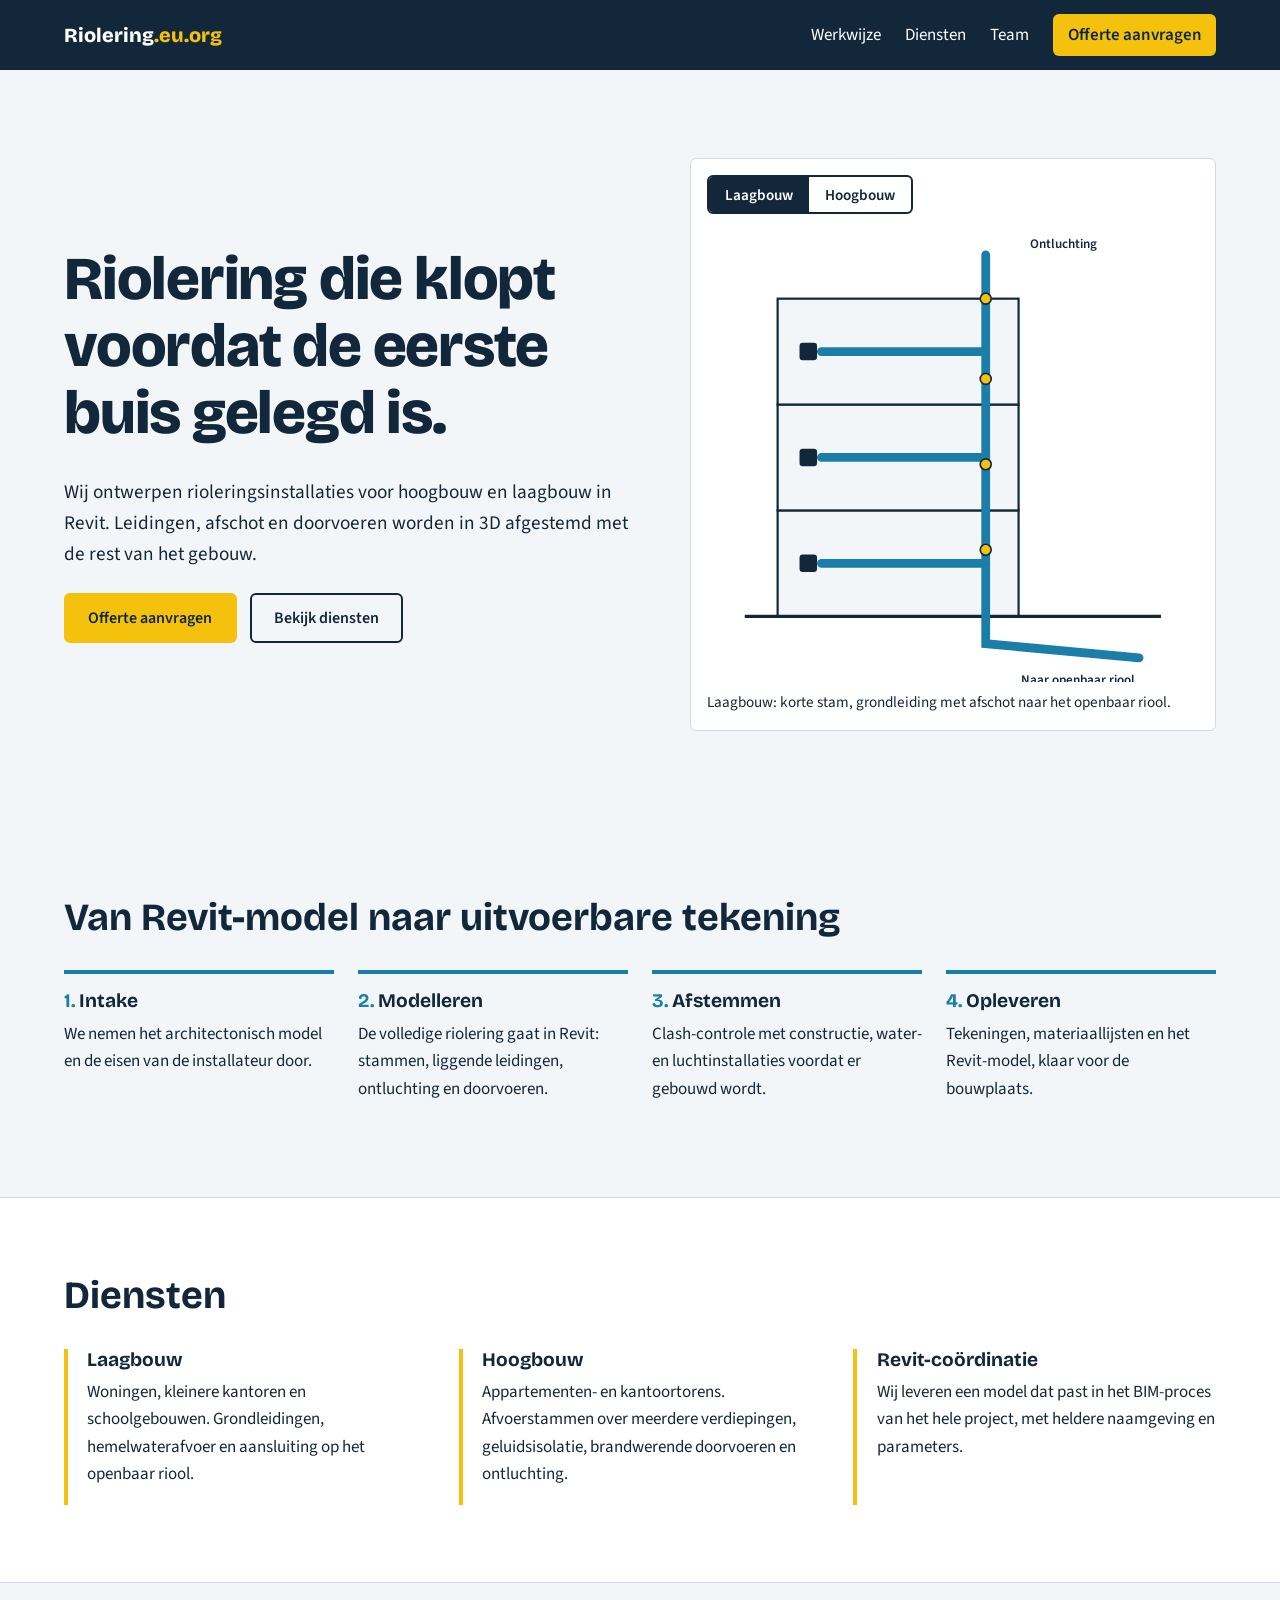
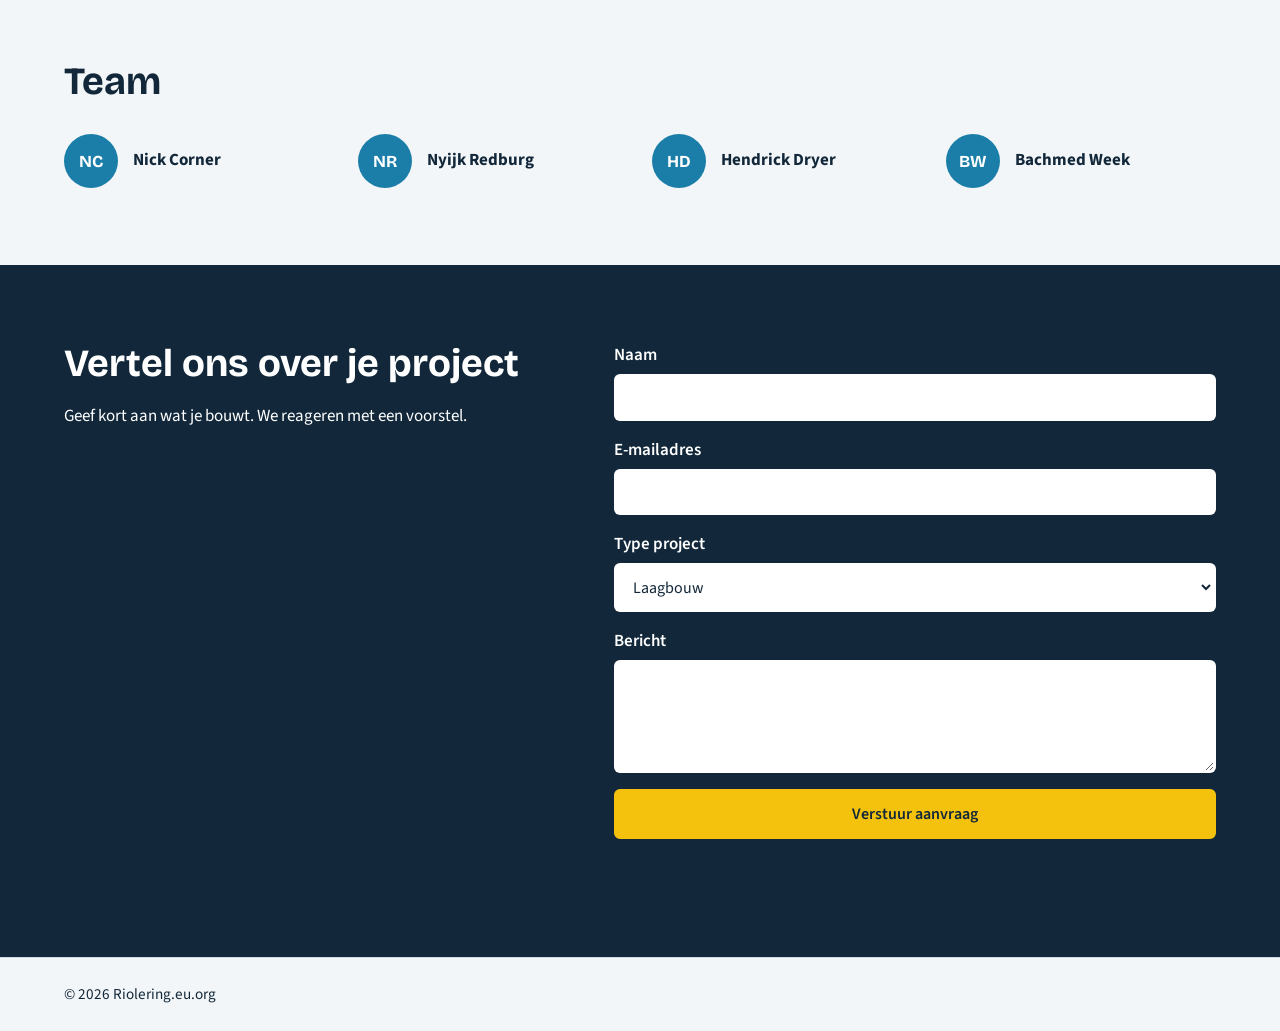
==== index.html @ 5a5da110 "Add files via upload" ====
<!DOCTYPE html>
<html lang="nl">
<head>
  <meta charset="UTF-8">
  <meta name="viewport" content="width=device-width, initial-scale=1">
  <title>Riolering.eu.org – Rioleringsinstallaties ontworpen in Revit</title>
  <meta name="description" content="Ontwerp van rioleringsinstallaties voor hoogbouw en laagbouw, volledig uitgewerkt in Revit.">
  <link rel="preconnect" href="https://fonts.googleapis.com">
  <link rel="preconnect" href="https://fonts.gstatic.com" crossorigin>
  <link href="https://fonts.googleapis.com/css2?family=Bricolage+Grotesque:opsz,wght@12..96,500;12..96,700;12..96,800&family=Source+Sans+3:wght@400;600&display=swap" rel="stylesheet">
  <link rel="stylesheet" href="style.css">
  <script src="script.js" defer></script>
</head>
<body>
  <header class="site-header">
    <a class="logo" href="#top">Riolering<span>.eu.org</span></a>
    <button class="nav-toggle" aria-label="Menu openen" aria-expanded="false" aria-controls="nav">Menu</button>
    <nav id="nav" class="nav">
      <a href="#werkwijze">Werkwijze</a>
      <a href="#diensten">Diensten</a>
      <a href="#team">Team</a>
      <a href="#contact" class="nav-cta">Offerte aanvragen</a>
    </nav>
  </header>

  <main id="top">
    <section class="hero">
      <div class="hero-text">
        <h1>Riolering die klopt voordat de eerste buis gelegd is.</h1>
        <p class="lead">Wij ontwerpen rioleringsinstallaties voor hoogbouw en laagbouw in Revit. Leidingen, afschot en doorvoeren worden in 3D afgestemd met de rest van het gebouw.</p>
        <div class="hero-actions">
          <a class="btn" href="#contact">Offerte aanvragen</a>
          <a class="btn btn-ghost" href="#diensten">Bekijk diensten</a>
        </div>
      </div>

      <div class="schematic" aria-label="Schema van een rioleringsstam in een gebouw">
        <div class="switch" role="tablist">
          <button role="tab" class="is-active" data-type="laag" aria-selected="true">Laagbouw</button>
          <button role="tab" data-type="hoog" aria-selected="false">Hoogbouw</button>
        </div>
        <svg id="diagram" viewBox="0 0 400 420" role="img" aria-label="Doorsnede van een gebouw met afvoerleiding"></svg>
        <p id="diagram-caption" class="caption"></p>
      </div>
    </section>

    <section id="werkwijze" class="section">
      <h2>Van Revit-model naar uitvoerbare tekening</h2>
      <ol class="steps">
        <li><h3>Intake</h3><p>We nemen het architectonisch model en de eisen van de installateur door.</p></li>
        <li><h3>Modelleren</h3><p>De volledige riolering gaat in Revit: stammen, liggende leidingen, ontluchting en doorvoeren.</p></li>
        <li><h3>Afstemmen</h3><p>Clash-controle met constructie, water- en luchtinstallaties voordat er gebouwd wordt.</p></li>
        <li><h3>Opleveren</h3><p>Tekeningen, materiaallijsten en het Revit-model, klaar voor de bouwplaats.</p></li>
      </ol>
    </section>

    <section id="diensten" class="section section-tint">
      <h2>Diensten</h2>
      <div class="services">
        <article>
          <h3>Laagbouw</h3>
          <p>Woningen, kleinere kantoren en schoolgebouwen. Grondleidingen, hemelwaterafvoer en aansluiting op het openbaar riool.</p>
        </article>
        <article>
          <h3>Hoogbouw</h3>
          <p>Appartementen- en kantoortorens. Afvoerstammen over meerdere verdiepingen, geluidsisolatie, brandwerende doorvoeren en ontluchting.</p>
        </article>
        <article>
          <h3>Revit-coördinatie</h3>
          <p>Wij leveren een model dat past in het BIM-proces van het hele project, met heldere naamgeving en parameters.</p>
        </article>
      </div>
    </section>

    <section id="team" class="section">
      <h2>Team</h2>
      <ul class="team">
        <li><span class="avatar" aria-hidden="true">NC</span><strong>Nick Corner</strong></li>
        <li><span class="avatar" aria-hidden="true">NR</span><strong>Nyijk Redburg</strong></li>
        <li><span class="avatar" aria-hidden="true">HD</span><strong>Hendrick Dryer</strong></li>
        <li><span class="avatar" aria-hidden="true">BW</span><strong>Bachmed Week</strong></li>
      </ul>
    </section>

    <section id="contact" class="section section-dark">
      <div class="contact-grid">
        <div>
          <h2>Vertel ons over je project</h2>
          <p>Geef kort aan wat je bouwt. We reageren met een voorstel.</p>
        </div>
        <form id="contact-form" novalidate>
          <label>Naam <input type="text" name="naam" required autocomplete="name"></label>
          <label>E-mailadres <input type="email" name="email" required autocomplete="email"></label>
          <label>Type project
            <select name="type">
              <option>Laagbouw</option>
              <option>Hoogbouw</option>
              <option>Beide / weet ik nog niet</option>
            </select>
          </label>
          <label>Bericht <textarea name="bericht" rows="4" required></textarea></label>
          <button class="btn" type="submit">Verstuur aanvraag</button>
          <p id="form-status" role="status"></p>
        </form>
      </div>
    </section>
  </main>

  <footer class="site-footer">
    <p>&copy; <span id="year"></span> Riolering.eu.org</p>
  </footer>
</body>
</html>
---- style.css ----
:root {
  --ink: #12283a;
  --water: #1b7ea8;
  --paper: #f3f6f8;
  --white: #ffffff;
  --marker: #f4c20d;
  --line: #cfdae2;
  --radius: 6px;
  --head: "Bricolage Grotesque", "Segoe UI", sans-serif;
  --body: "Source Sans 3", "Segoe UI", sans-serif;
}

* { box-sizing: border-box; }
html { scroll-behavior: smooth; scroll-padding-top: 72px; }
body {
  margin: 0;
  font-family: var(--body);
  font-size: 1.0625rem;
  line-height: 1.6;
  color: var(--ink);
  background: var(--paper);
}
h1, h2, h3 { font-family: var(--head); line-height: 1.1; margin: 0 0 .5em; }
h1 { font-size: clamp(2.2rem, 5vw, 3.8rem); font-weight: 800; letter-spacing: -.02em; }
h2 { font-size: clamp(1.7rem, 3vw, 2.4rem); font-weight: 700; }
h3 { font-size: 1.2rem; font-weight: 700; }
p { margin: 0 0 1em; max-width: 62ch; }
a { color: inherit; }
:focus-visible { outline: 3px solid var(--marker); outline-offset: 2px; }

/* Header */
.site-header {
  position: sticky; top: 0; z-index: 10;
  display: flex; align-items: center; justify-content: space-between;
  padding: .9rem clamp(1rem, 5vw, 4rem);
  background: var(--ink); color: var(--white);
}
.logo { font-family: var(--head); font-weight: 800; font-size: 1.25rem; text-decoration: none; }
.logo span { color: var(--marker); }
.nav { display: flex; gap: 1.5rem; align-items: center; }
.nav a { text-decoration: none; }
.nav a:hover { text-decoration: underline; text-underline-offset: 4px; }
.nav-cta { background: var(--marker); color: var(--ink); padding: .45rem .9rem; border-radius: var(--radius); font-weight: 600; }
.nav-toggle { display: none; background: none; border: 1px solid var(--white); color: var(--white); padding: .4rem .8rem; border-radius: var(--radius); font: inherit; }

/* Buttons */
.btn {
  display: inline-block; cursor: pointer; text-decoration: none;
  background: var(--marker); color: var(--ink);
  border: 2px solid var(--marker); border-radius: var(--radius);
  padding: .75rem 1.4rem; font: 600 1rem var(--body);
}
.btn:hover { background: var(--ink); color: var(--marker); border-color: var(--ink); }
.btn-ghost { background: transparent; border-color: var(--ink); color: var(--ink); }
.btn-ghost:hover { background: var(--ink); color: var(--white); }

/* Hero */
.hero {
  display: grid; grid-template-columns: 1.1fr 1fr; gap: 3rem; align-items: center;
  padding: clamp(2.5rem, 7vw, 5.5rem) clamp(1rem, 5vw, 4rem);
}
.lead { font-size: 1.2rem; }
.hero-actions { display: flex; flex-wrap: wrap; gap: .8rem; margin-top: 1.5rem; }

.schematic {
  background: var(--white); border: 1px solid var(--line);
  border-radius: var(--radius); padding: 1rem;
}
.switch { display: inline-flex; border: 2px solid var(--ink); border-radius: var(--radius); overflow: hidden; margin-bottom: .5rem; }
.switch button { border: 0; background: transparent; padding: .4rem 1rem; font: 600 .95rem var(--body); color: var(--ink); cursor: pointer; }
.switch button.is-active { background: var(--ink); color: var(--white); }
#diagram { width: 100%; height: auto; display: block; max-height: 460px; }
.caption { font-size: .95rem; margin: .5rem 0 0; }

/* SVG parts */
.floor { fill: var(--paper); stroke: var(--ink); stroke-width: 2; }
.ground { stroke: var(--ink); stroke-width: 3; }
.pipe { stroke: var(--water); stroke-width: 8; stroke-linecap: round; fill: none; }
.drop { fill: var(--marker); stroke: var(--ink); stroke-width: 1.5; }
.fixture { fill: var(--ink); }
.label { font: 600 12px var(--body); fill: var(--ink); }

/* Sections */
.section { padding: clamp(2.5rem, 6vw, 5rem) clamp(1rem, 5vw, 4rem); }
.section-tint { background: var(--white); border-block: 1px solid var(--line); }
.section-dark { background: var(--ink); color: var(--white); }

.steps { list-style: none; margin: 2rem 0 0; padding: 0; display: grid; grid-template-columns: repeat(4, 1fr); gap: 1.5rem; counter-reset: s; }
.steps li { border-top: 4px solid var(--water); padding-top: 1rem; counter-increment: s; }
.steps h3::before { content: counter(s) ". "; color: var(--water); }

.services { display: grid; grid-template-columns: repeat(3, 1fr); gap: 2rem; margin-top: 2rem; }
.services article { border-left: 4px solid var(--marker); padding-left: 1.2rem; }

.team { list-style: none; margin: 2rem 0 0; padding: 0; display: grid; grid-template-columns: repeat(4, 1fr); gap: 1.5rem; }
.team li { display: flex; align-items: center; gap: .9rem; }
.avatar {
  display: grid; place-items: center; width: 3.4rem; height: 3.4rem; border-radius: 50%;
  background: var(--water); color: var(--white); font: 700 1.05rem var(--head);
}

/* Contact */
.contact-grid { display: grid; grid-template-columns: 1fr 1.2fr; gap: 3rem; }
form { display: grid; gap: 1rem; }
label { display: grid; gap: .3rem; font-weight: 600; }
input, select, textarea {
  font: 400 1rem var(--body); padding: .65rem .8rem; border: 2px solid transparent;
  border-radius: var(--radius); background: var(--white); color: var(--ink);
}
input.invalid, textarea.invalid { border-color: #ff8a80; }
#form-status { min-height: 1.5em; margin: 0; color: var(--marker); }

.site-footer { padding: 1.5rem clamp(1rem, 5vw, 4rem); border-top: 1px solid var(--line); }
.site-footer p { margin: 0; font-size: .95rem; }

/* Responsive */
@media (max-width: 900px) {
  .hero, .contact-grid { grid-template-columns: 1fr; }
  .steps, .team { grid-template-columns: repeat(2, 1fr); }
  .services { grid-template-columns: 1fr; }
  .nav-toggle { display: block; }
  .nav {
    display: none; position: absolute; top: 100%; left: 0; right: 0;
    flex-direction: column; align-items: flex-start; gap: 1rem;
    padding: 1rem clamp(1rem, 5vw, 4rem) 1.5rem; background: var(--ink);
  }
  .nav.is-open { display: flex; }
}
@media (max-width: 520px) {
  .steps, .team { grid-template-columns: 1fr; }
}
@media (prefers-reduced-motion: reduce) {
  html { scroll-behavior: auto; }
}
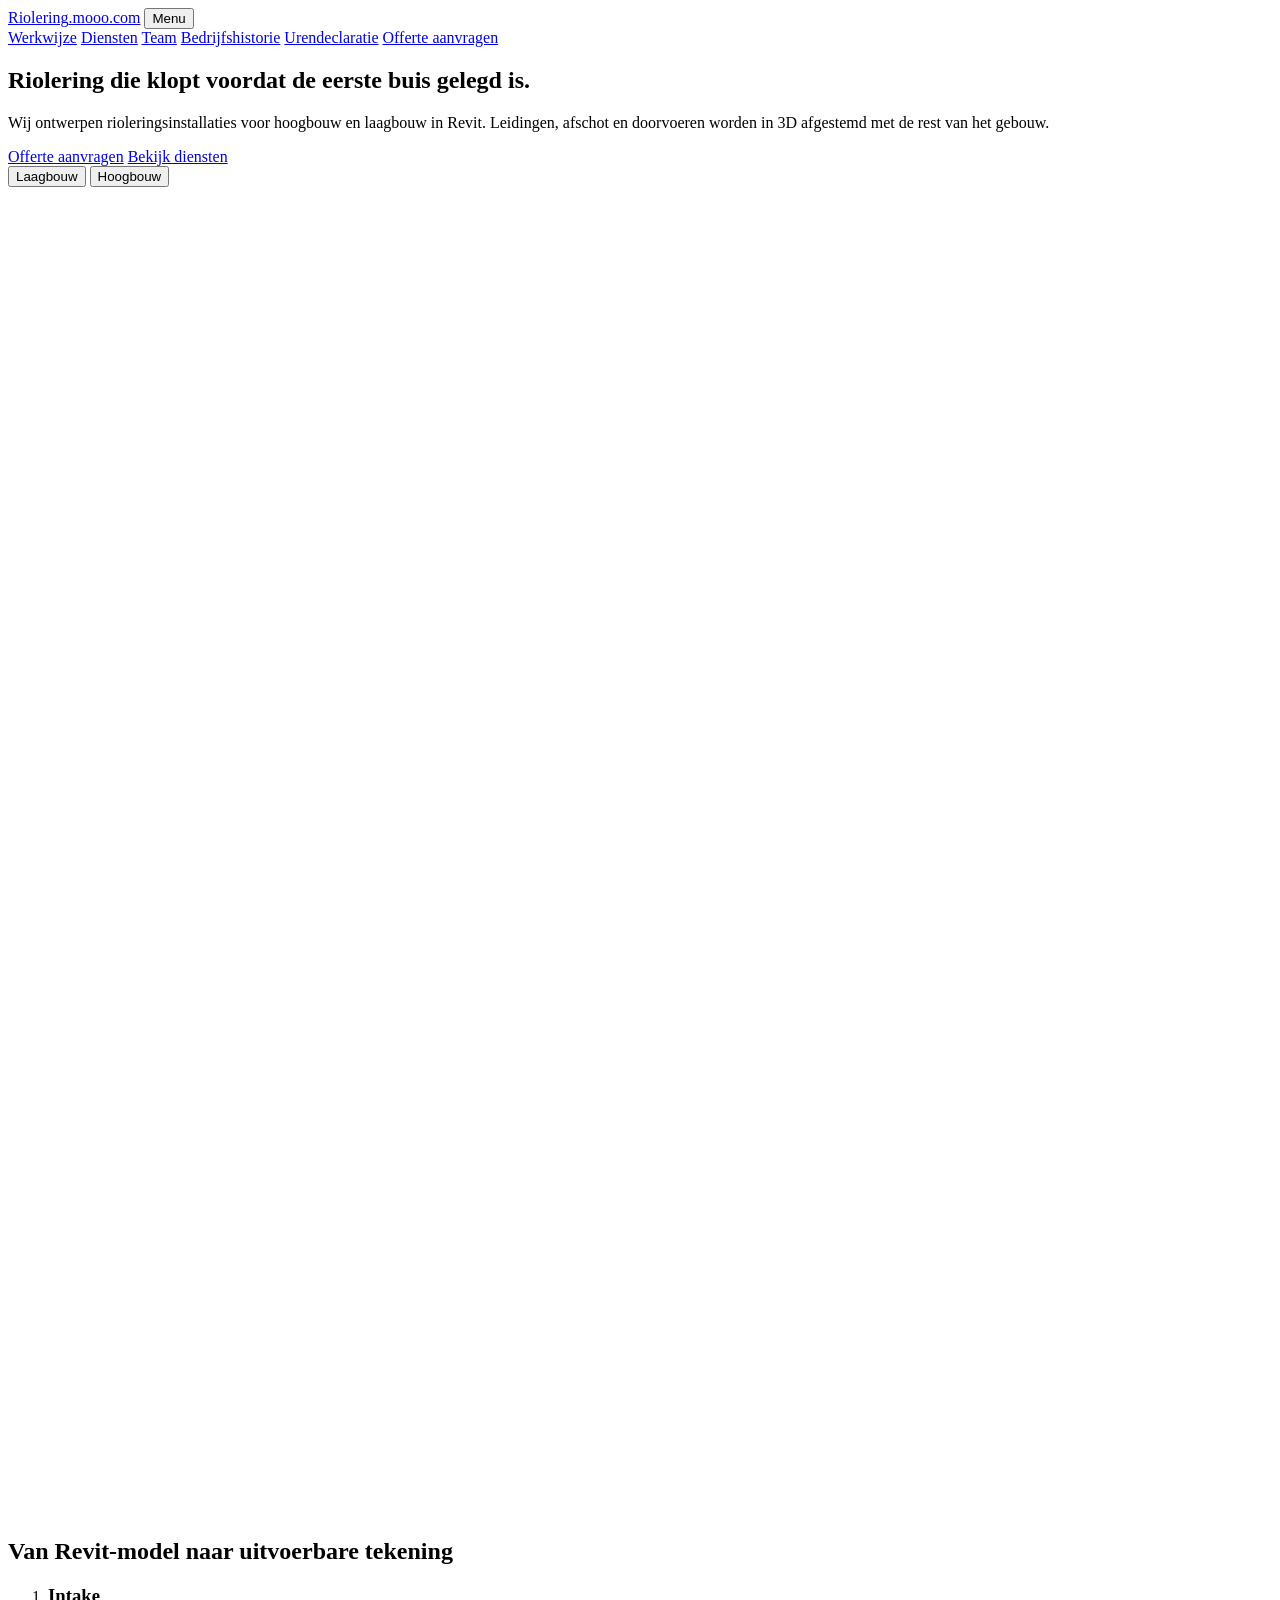
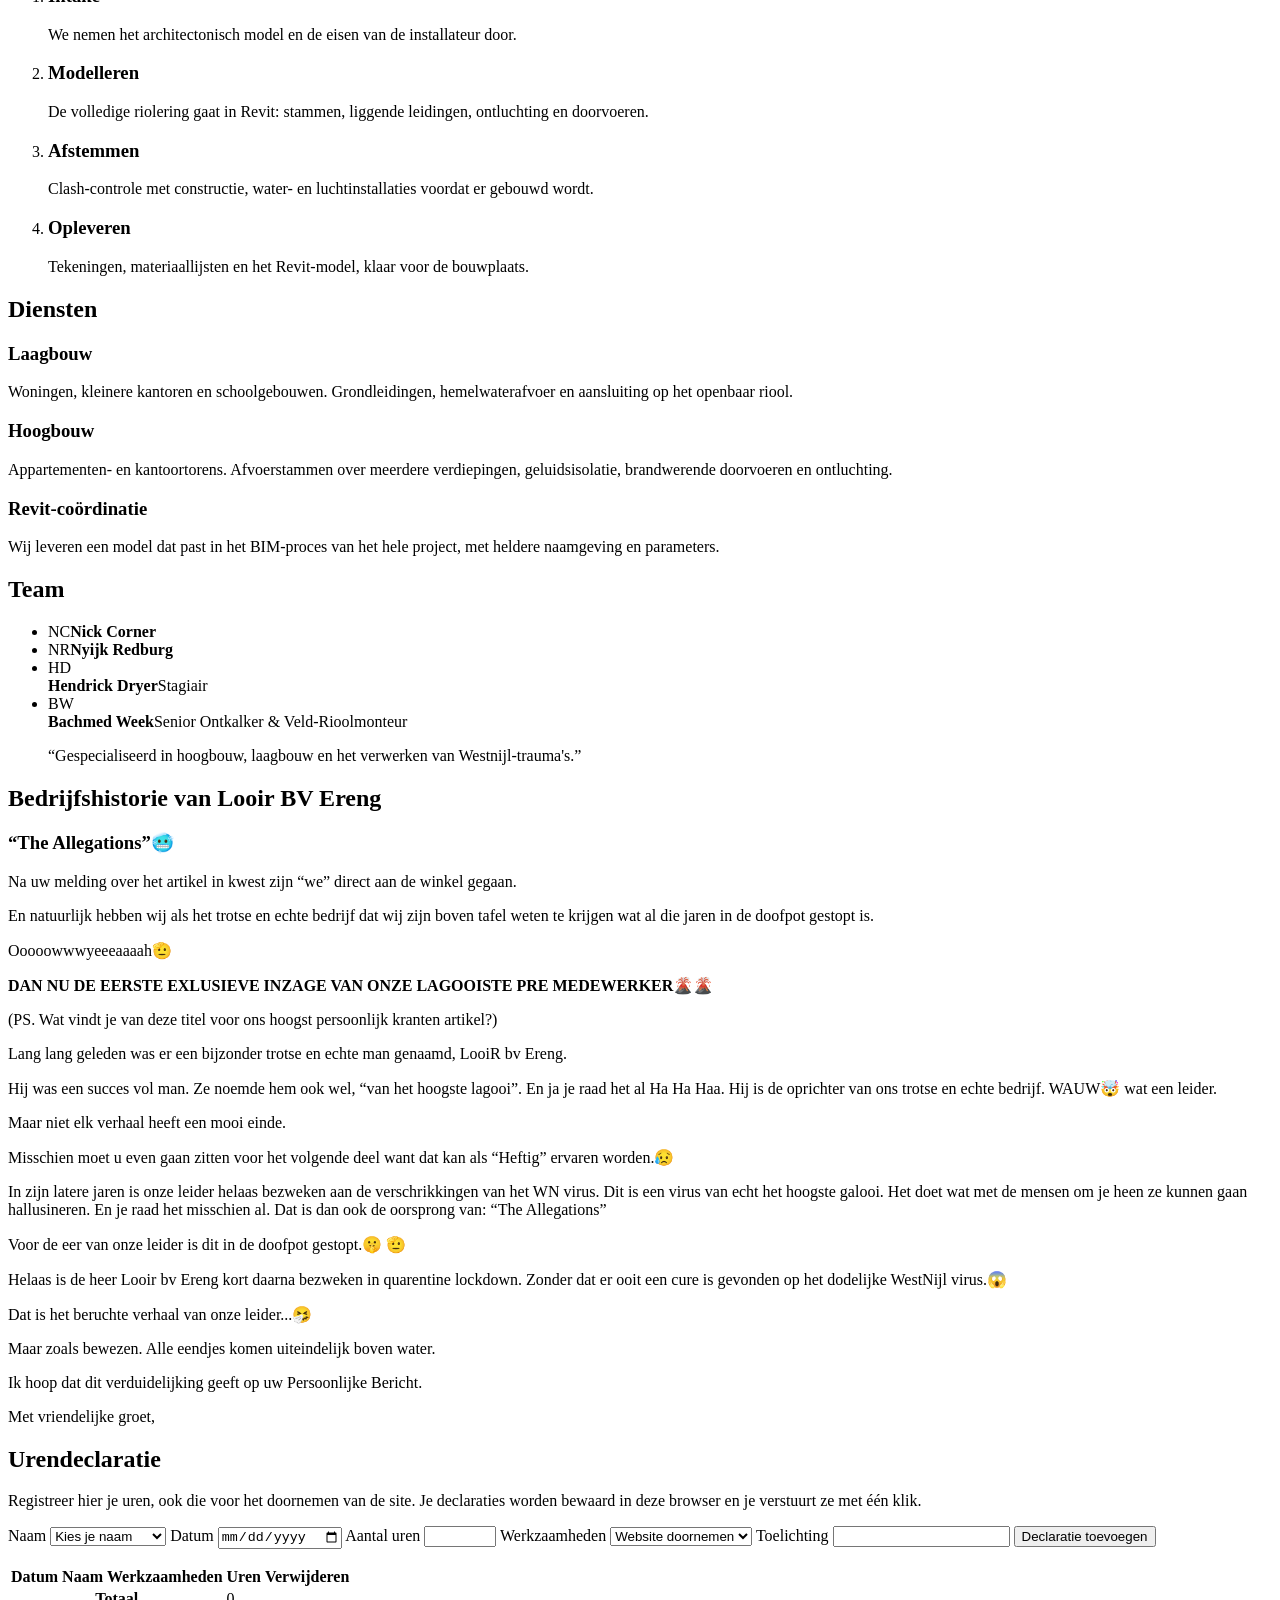
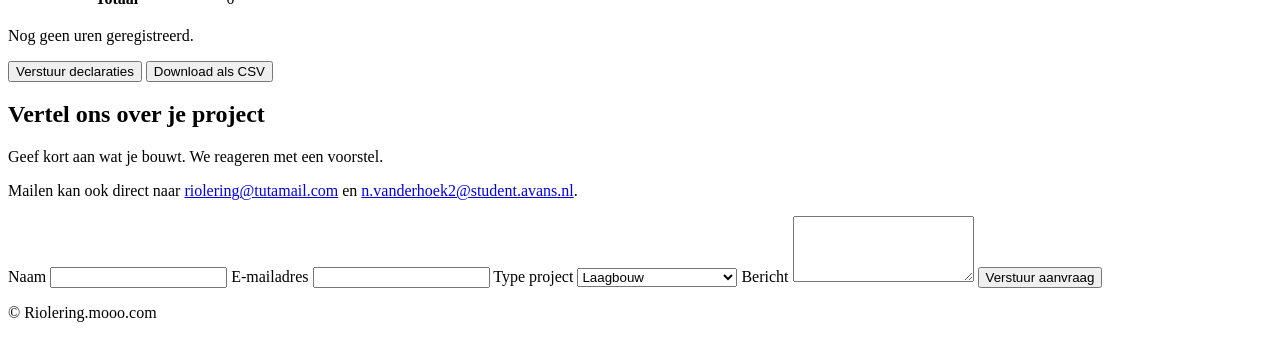
==== commit dfc51463: "Rename index (1).html to index.html" ====
--- a/index.html
+++ b/index.html
@@ -3,7 +3,7 @@
 <head>
   <meta charset="UTF-8">
   <meta name="viewport" content="width=device-width, initial-scale=1">
-  <title>Riolering.eu.org – Rioleringsinstallaties ontworpen in Revit</title>
+  <title>Riolering.mooo.com – Rioleringsinstallaties ontworpen in Revit</title>
   <meta name="description" content="Ontwerp van rioleringsinstallaties voor hoogbouw en laagbouw, volledig uitgewerkt in Revit.">
   <link rel="preconnect" href="https://fonts.googleapis.com">
   <link rel="preconnect" href="https://fonts.gstatic.com" crossorigin>
@@ -13,12 +13,14 @@
 </head>
 <body>
   <header class="site-header">
-    <a class="logo" href="#top">Riolering<span>.eu.org</span></a>
+    <a class="logo" href="#top">Riolering<span>.mooo.com</span></a>
     <button class="nav-toggle" aria-label="Menu openen" aria-expanded="false" aria-controls="nav">Menu</button>
     <nav id="nav" class="nav">
       <a href="#werkwijze">Werkwijze</a>
       <a href="#diensten">Diensten</a>
       <a href="#team">Team</a>
+      <a href="#historie">Bedrijfshistorie</a>
+      <a href="#uren">Urendeclaratie</a>
       <a href="#contact" class="nav-cta">Offerte aanvragen</a>
     </nav>
   </header>
@@ -77,9 +79,78 @@
       <ul class="team">
         <li><span class="avatar" aria-hidden="true">NC</span><strong>Nick Corner</strong></li>
         <li><span class="avatar" aria-hidden="true">NR</span><strong>Nyijk Redburg</strong></li>
-        <li><span class="avatar" aria-hidden="true">HD</span><strong>Hendrick Dryer</strong></li>
-        <li><span class="avatar" aria-hidden="true">BW</span><strong>Bachmed Week</strong></li>
+        <li><span class="avatar" aria-hidden="true">HD</span><div><strong>Hendrick Dryer</strong><span class="role">Stagiair</span></div></li>
+        <li><span class="avatar" aria-hidden="true">BW</span><div><strong>Bachmed Week</strong><span class="role">Senior Ontkalker &amp; Veld-Rioolmonteur</span><p class="quote">&ldquo;Gespecialiseerd in hoogbouw, laagbouw en het verwerken van Westnijl-trauma's.&rdquo;</p></div></li>
       </ul>
+    </section>
+
+    <section id="historie" class="section">
+      <h2>Bedrijfshistorie van Looir BV Ereng</h2>
+      <div class="story">
+        <h3>&ldquo;The Allegations&rdquo;&#129398;</h3>
+        <p>Na uw melding over het artikel in kwest zijn &ldquo;we&rdquo; direct aan de winkel gegaan.</p>
+        <p>En natuurlijk hebben wij als het trotse en echte bedrijf dat wij zijn boven tafel weten te krijgen wat al die jaren in de doofpot gestopt is.</p>
+        <p>Ooooowwwyeeeaaaah&#129761;</p>
+        <p><strong>DAN NU DE EERSTE EXLUSIEVE INZAGE VAN ONZE LAGOOISTE PRE MEDEWERKER&#127755;&#127755;</strong></p>
+        <p>(PS. Wat vindt je van deze titel voor ons hoogst persoonlijk kranten artikel?)</p>
+        <p>Lang lang geleden was er een bijzonder trotse en echte man genaamd, LooiR bv Ereng.</p>
+        <p>Hij was een succes vol man. Ze noemde hem ook wel, &ldquo;van het hoogste lagooi&rdquo;. En ja je raad het al Ha Ha Haa. Hij is de oprichter van ons trotse en echte bedrijf. WAUW&#129327; wat een leider.</p>
+        <p>Maar niet elk verhaal heeft een mooi einde.</p>
+        <p>Misschien moet u even gaan zitten voor het volgende deel want dat kan als &ldquo;Heftig&rdquo; ervaren worden.&#128549;</p>
+        <p>In zijn latere jaren is onze leider helaas bezweken aan de verschrikkingen van het WN virus. Dit is een virus van echt het hoogste galooi. Het doet wat met de mensen om je heen ze kunnen gaan hallusineren. En je raad het misschien al. Dat is dan ook de oorsprong van: &ldquo;The Allegations&rdquo;</p>
+        <p>Voor de eer van onze leider is dit in de doofpot gestopt.&#129323; &#129761;</p>
+        <p>Helaas is de heer Looir bv Ereng kort daarna bezweken in quarentine lockdown. Zonder dat er ooit een cure is gevonden op het dodelijke WestNijl virus.&#128561;</p>
+        <p>Dat is het beruchte verhaal van onze leider...&#129319;</p>
+        <p>Maar zoals bewezen. Alle eendjes komen uiteindelijk boven water.</p>
+        <p>Ik hoop dat dit verduidelijking geeft op uw Persoonlijke Bericht.</p>
+        <p>Met vriendelijke groet,</p>
+      </div>
+    </section>
+
+    <section id="uren" class="section section-tint">
+      <h2>Urendeclaratie</h2>
+      <p>Registreer hier je uren, ook die voor het doornemen van de site. Je declaraties worden bewaard in deze browser en je verstuurt ze met één klik.</p>
+      <div class="hours-grid">
+        <form id="hours-form" novalidate>
+          <label>Naam
+            <select name="naam" required>
+              <option value="">Kies je naam</option>
+              <option>Nick Corner</option>
+              <option>Nyijk Redburg</option>
+              <option>Hendrick Dryer</option>
+              <option>Bachmed Week</option>
+            </select>
+          </label>
+          <label>Datum <input type="date" name="datum" required></label>
+          <label>Aantal uren <input type="number" name="uren" min="0.25" max="24" step="0.25" required></label>
+          <label>Werkzaamheden
+            <select name="soort">
+              <option>Website doornemen</option>
+              <option>Modelleren in Revit</option>
+              <option>Overleg</option>
+              <option>Veldwerk</option>
+              <option>Overig</option>
+            </select>
+          </label>
+          <label>Toelichting <input type="text" name="toelichting" maxlength="120"></label>
+          <button class="btn" type="submit">Declaratie toevoegen</button>
+          <p id="hours-status" role="status"></p>
+        </form>
+        <div>
+          <div class="table-wrap">
+            <table id="hours-table">
+              <thead><tr><th>Datum</th><th>Naam</th><th>Werkzaamheden</th><th>Uren</th><th><span class="sr-only">Verwijderen</span></th></tr></thead>
+              <tbody></tbody>
+              <tfoot><tr><th colspan="3">Totaal</th><td id="hours-total">0</td><td></td></tr></tfoot>
+            </table>
+          </div>
+          <p id="hours-empty">Nog geen uren geregistreerd.</p>
+          <div class="hero-actions">
+            <button class="btn" id="hours-send" type="button">Verstuur declaraties</button>
+            <button class="btn btn-ghost" id="hours-csv" type="button">Download als CSV</button>
+          </div>
+        </div>
+      </div>
     </section>
 
     <section id="contact" class="section section-dark">
@@ -87,6 +158,7 @@
         <div>
           <h2>Vertel ons over je project</h2>
           <p>Geef kort aan wat je bouwt. We reageren met een voorstel.</p>
+          <p>Mailen kan ook direct naar <a href="mailto:riolering@tutamail.com">riolering@tutamail.com</a> en <a href="mailto:n.vanderhoek2@student.avans.nl">n.vanderhoek2@student.avans.nl</a>.</p>
         </div>
         <form id="contact-form" novalidate>
           <label>Naam <input type="text" name="naam" required autocomplete="name"></label>
@@ -107,7 +179,7 @@
   </main>
 
   <footer class="site-footer">
-    <p>&copy; <span id="year"></span> Riolering.eu.org</p>
+    <p>&copy; <span id="year"></span> Riolering.mooo.com</p>
   </footer>
 </body>
 </html>
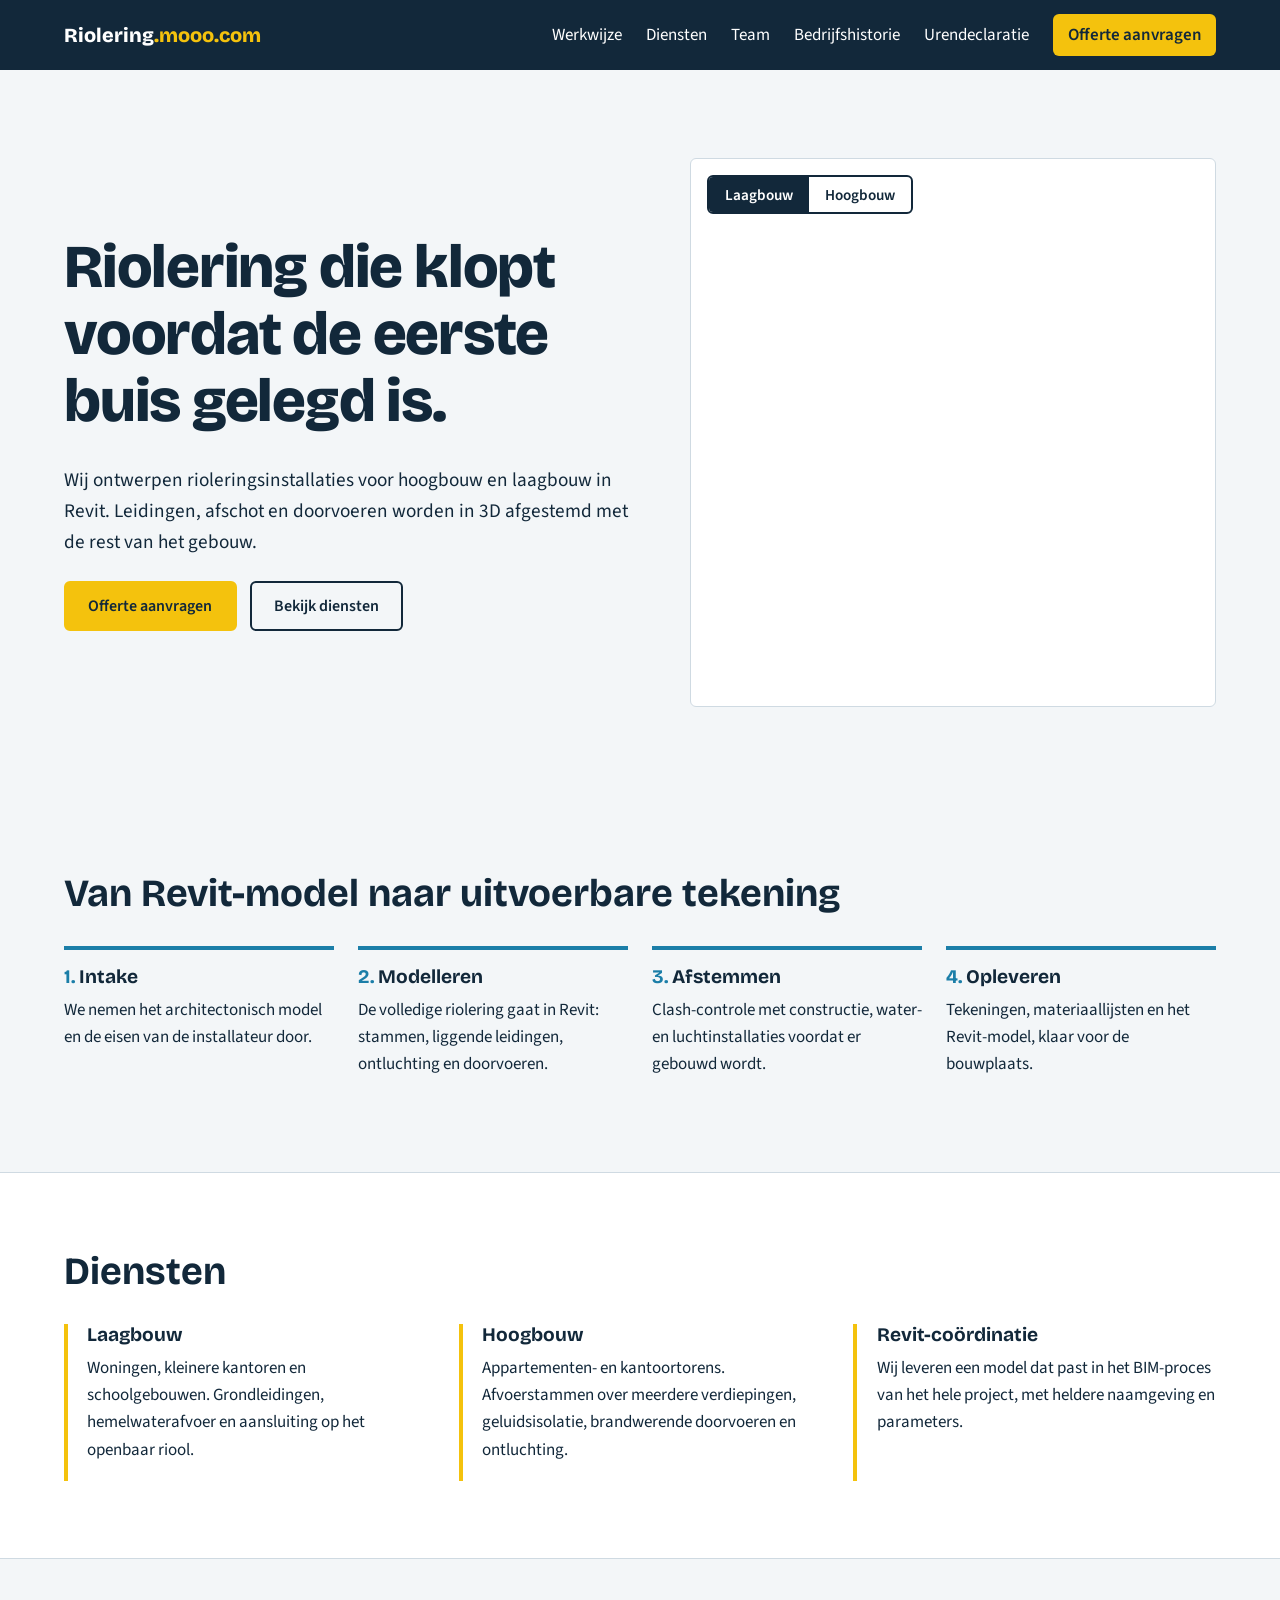
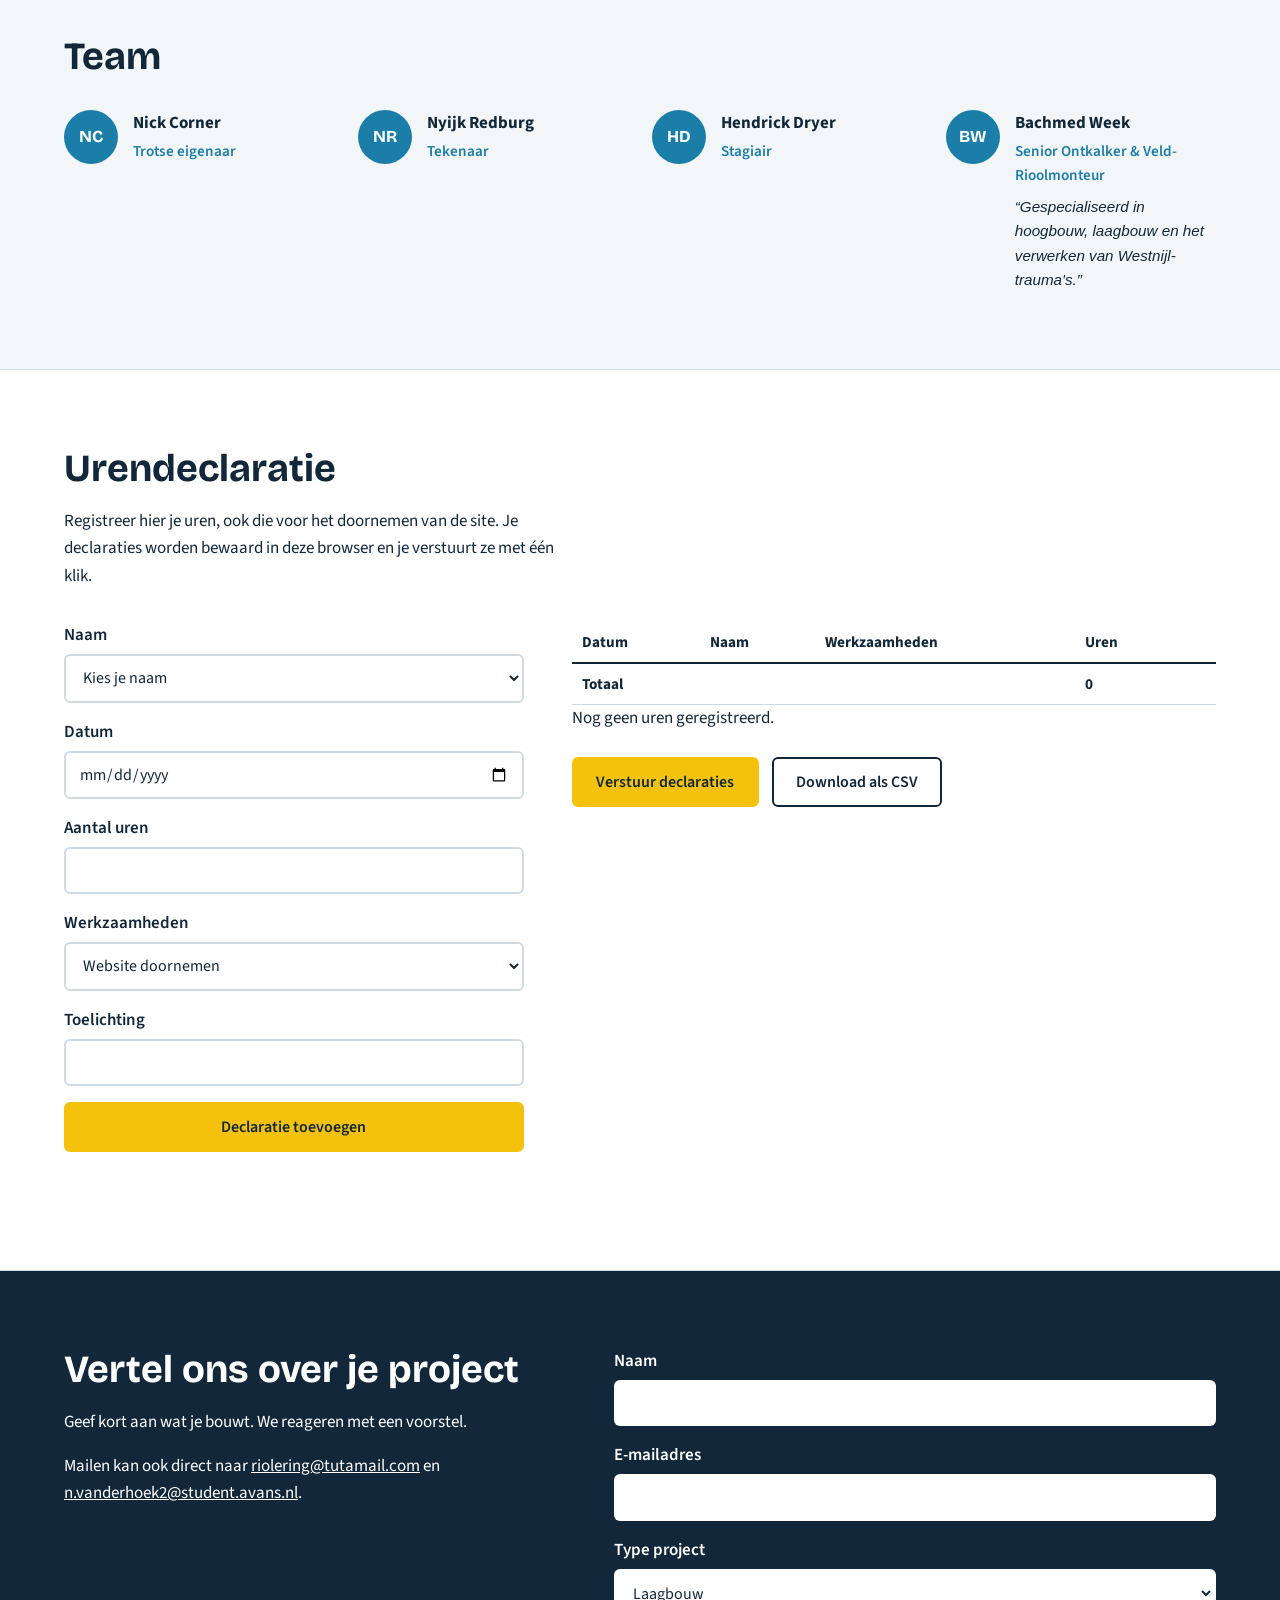
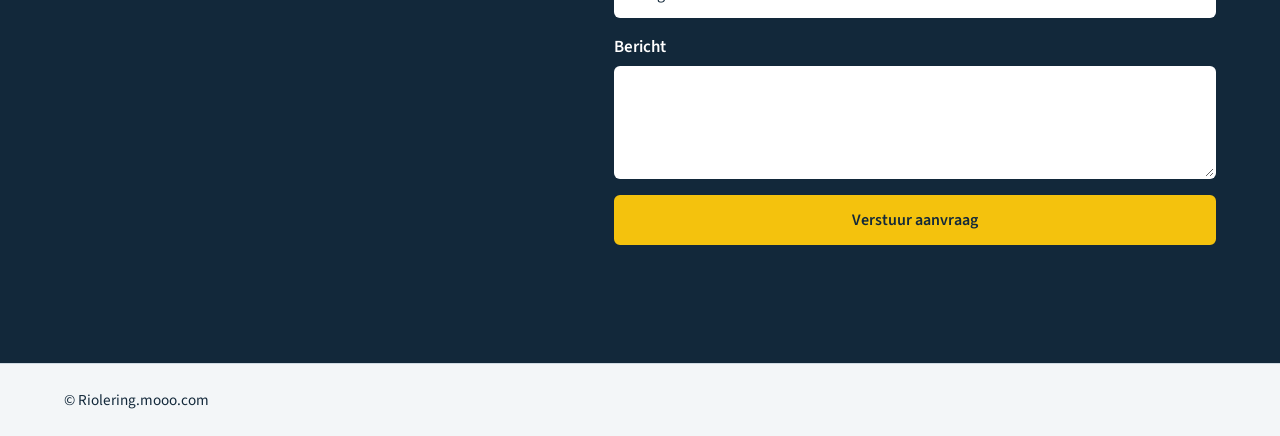
==== commit 7999d4f4: "Rename index 1.html to index.html" ====
--- a/index.html
+++ b/index.html
@@ -19,7 +19,7 @@
       <a href="#werkwijze">Werkwijze</a>
       <a href="#diensten">Diensten</a>
       <a href="#team">Team</a>
-      <a href="#historie">Bedrijfshistorie</a>
+      <a href="historie.html">Bedrijfshistorie</a>
       <a href="#uren">Urendeclaratie</a>
       <a href="#contact" class="nav-cta">Offerte aanvragen</a>
     </nav>
@@ -77,34 +77,11 @@
     <section id="team" class="section">
       <h2>Team</h2>
       <ul class="team">
-        <li><span class="avatar" aria-hidden="true">NC</span><strong>Nick Corner</strong></li>
-        <li><span class="avatar" aria-hidden="true">NR</span><strong>Nyijk Redburg</strong></li>
+        <li><span class="avatar" aria-hidden="true">NC</span><div><strong>Nick Corner</strong><span class="role">Trotse eigenaar</span></div></li>
+        <li><span class="avatar" aria-hidden="true">NR</span><div><strong>Nyijk Redburg</strong><span class="role">Tekenaar</span></div></li>
         <li><span class="avatar" aria-hidden="true">HD</span><div><strong>Hendrick Dryer</strong><span class="role">Stagiair</span></div></li>
         <li><span class="avatar" aria-hidden="true">BW</span><div><strong>Bachmed Week</strong><span class="role">Senior Ontkalker &amp; Veld-Rioolmonteur</span><p class="quote">&ldquo;Gespecialiseerd in hoogbouw, laagbouw en het verwerken van Westnijl-trauma's.&rdquo;</p></div></li>
       </ul>
-    </section>
-
-    <section id="historie" class="section">
-      <h2>Bedrijfshistorie van Looir BV Ereng</h2>
-      <div class="story">
-        <h3>&ldquo;The Allegations&rdquo;&#129398;</h3>
-        <p>Na uw melding over het artikel in kwest zijn &ldquo;we&rdquo; direct aan de winkel gegaan.</p>
-        <p>En natuurlijk hebben wij als het trotse en echte bedrijf dat wij zijn boven tafel weten te krijgen wat al die jaren in de doofpot gestopt is.</p>
-        <p>Ooooowwwyeeeaaaah&#129761;</p>
-        <p><strong>DAN NU DE EERSTE EXLUSIEVE INZAGE VAN ONZE LAGOOISTE PRE MEDEWERKER&#127755;&#127755;</strong></p>
-        <p>(PS. Wat vindt je van deze titel voor ons hoogst persoonlijk kranten artikel?)</p>
-        <p>Lang lang geleden was er een bijzonder trotse en echte man genaamd, LooiR bv Ereng.</p>
-        <p>Hij was een succes vol man. Ze noemde hem ook wel, &ldquo;van het hoogste lagooi&rdquo;. En ja je raad het al Ha Ha Haa. Hij is de oprichter van ons trotse en echte bedrijf. WAUW&#129327; wat een leider.</p>
-        <p>Maar niet elk verhaal heeft een mooi einde.</p>
-        <p>Misschien moet u even gaan zitten voor het volgende deel want dat kan als &ldquo;Heftig&rdquo; ervaren worden.&#128549;</p>
-        <p>In zijn latere jaren is onze leider helaas bezweken aan de verschrikkingen van het WN virus. Dit is een virus van echt het hoogste galooi. Het doet wat met de mensen om je heen ze kunnen gaan hallusineren. En je raad het misschien al. Dat is dan ook de oorsprong van: &ldquo;The Allegations&rdquo;</p>
-        <p>Voor de eer van onze leider is dit in de doofpot gestopt.&#129323; &#129761;</p>
-        <p>Helaas is de heer Looir bv Ereng kort daarna bezweken in quarentine lockdown. Zonder dat er ooit een cure is gevonden op het dodelijke WestNijl virus.&#128561;</p>
-        <p>Dat is het beruchte verhaal van onze leider...&#129319;</p>
-        <p>Maar zoals bewezen. Alle eendjes komen uiteindelijk boven water.</p>
-        <p>Ik hoop dat dit verduidelijking geeft op uw Persoonlijke Bericht.</p>
-        <p>Met vriendelijke groet,</p>
-      </div>
     </section>
 
     <section id="uren" class="section section-tint">
@@ -122,7 +99,7 @@
             </select>
           </label>
           <label>Datum <input type="date" name="datum" required></label>
-          <label>Aantal uren <input type="number" name="uren" min="0.25" max="24" step="0.25" required></label>
+          <label>Aantal uren <input type="number" name="uren" min="0.25" max="1100" step="0.25" required></label>
           <label>Werkzaamheden
             <select name="soort">
               <option>Website doornemen</option>
--- a/style.css
+++ b/style.css
@@ -0,0 +1,157 @@
+:root {
+  --ink: #12283a;
+  --water: #1b7ea8;
+  --paper: #f3f6f8;
+  --white: #ffffff;
+  --marker: #f4c20d;
+  --line: #cfdae2;
+  --radius: 6px;
+  --head: "Bricolage Grotesque", "Segoe UI", sans-serif;
+  --body: "Source Sans 3", "Segoe UI", sans-serif;
+}
+
+* { box-sizing: border-box; }
+html { scroll-behavior: smooth; scroll-padding-top: 72px; }
+body {
+  margin: 0;
+  font-family: var(--body);
+  font-size: 1.0625rem;
+  line-height: 1.6;
+  color: var(--ink);
+  background: var(--paper);
+}
+h1, h2, h3 { font-family: var(--head); line-height: 1.1; margin: 0 0 .5em; }
+h1 { font-size: clamp(2.2rem, 5vw, 3.8rem); font-weight: 800; letter-spacing: -.02em; }
+h2 { font-size: clamp(1.7rem, 3vw, 2.4rem); font-weight: 700; }
+h3 { font-size: 1.2rem; font-weight: 700; }
+p { margin: 0 0 1em; max-width: 62ch; }
+a { color: inherit; }
+:focus-visible { outline: 3px solid var(--marker); outline-offset: 2px; }
+
+/* Header */
+.site-header {
+  position: sticky; top: 0; z-index: 10;
+  display: flex; align-items: center; justify-content: space-between;
+  padding: .9rem clamp(1rem, 5vw, 4rem);
+  background: var(--ink); color: var(--white);
+}
+.logo { font-family: var(--head); font-weight: 800; font-size: 1.25rem; text-decoration: none; }
+.logo span { color: var(--marker); }
+.nav { display: flex; gap: 1.5rem; align-items: center; }
+.nav a { text-decoration: none; }
+.nav a:hover { text-decoration: underline; text-underline-offset: 4px; }
+.nav-cta { background: var(--marker); color: var(--ink); padding: .45rem .9rem; border-radius: var(--radius); font-weight: 600; }
+.nav-toggle { display: none; background: none; border: 1px solid var(--white); color: var(--white); padding: .4rem .8rem; border-radius: var(--radius); font: inherit; }
+
+/* Buttons */
+.btn {
+  display: inline-block; cursor: pointer; text-decoration: none;
+  background: var(--marker); color: var(--ink);
+  border: 2px solid var(--marker); border-radius: var(--radius);
+  padding: .75rem 1.4rem; font: 600 1rem var(--body);
+}
+.btn:hover { background: var(--ink); color: var(--marker); border-color: var(--ink); }
+.btn-ghost { background: transparent; border-color: var(--ink); color: var(--ink); }
+.btn-ghost:hover { background: var(--ink); color: var(--white); }
+
+/* Hero */
+.hero {
+  display: grid; grid-template-columns: 1.1fr 1fr; gap: 3rem; align-items: center;
+  padding: clamp(2.5rem, 7vw, 5.5rem) clamp(1rem, 5vw, 4rem);
+}
+.lead { font-size: 1.2rem; }
+.hero-actions { display: flex; flex-wrap: wrap; gap: .8rem; margin-top: 1.5rem; }
+
+.schematic {
+  background: var(--white); border: 1px solid var(--line);
+  border-radius: var(--radius); padding: 1rem;
+}
+.switch { display: inline-flex; border: 2px solid var(--ink); border-radius: var(--radius); overflow: hidden; margin-bottom: .5rem; }
+.switch button { border: 0; background: transparent; padding: .4rem 1rem; font: 600 .95rem var(--body); color: var(--ink); cursor: pointer; }
+.switch button.is-active { background: var(--ink); color: var(--white); }
+#diagram { width: 100%; height: auto; display: block; max-height: 460px; }
+.caption { font-size: .95rem; margin: .5rem 0 0; }
+
+/* SVG parts */
+.floor { fill: var(--paper); stroke: var(--ink); stroke-width: 2; }
+.ground { stroke: var(--ink); stroke-width: 3; }
+.pipe { stroke: var(--water); stroke-width: 8; stroke-linecap: round; fill: none; }
+.drop { fill: var(--marker); stroke: var(--ink); stroke-width: 1.5; }
+.fixture { fill: var(--ink); }
+.label { font: 600 12px var(--body); fill: var(--ink); }
+
+/* Sections */
+.section { padding: clamp(2.5rem, 6vw, 5rem) clamp(1rem, 5vw, 4rem); }
+.section-tint { background: var(--white); border-block: 1px solid var(--line); }
+.section-dark { background: var(--ink); color: var(--white); }
+
+.steps { list-style: none; margin: 2rem 0 0; padding: 0; display: grid; grid-template-columns: repeat(4, 1fr); gap: 1.5rem; counter-reset: s; }
+.steps li { border-top: 4px solid var(--water); padding-top: 1rem; counter-increment: s; }
+.steps h3::before { content: counter(s) ". "; color: var(--water); }
+
+.services { display: grid; grid-template-columns: repeat(3, 1fr); gap: 2rem; margin-top: 2rem; }
+.services article { border-left: 4px solid var(--marker); padding-left: 1.2rem; }
+
+.team { list-style: none; margin: 2rem 0 0; padding: 0; display: grid; grid-template-columns: repeat(4, 1fr); gap: 1.5rem; }
+.team li { display: flex; align-items: center; gap: .9rem; }
+.avatar {
+  display: grid; place-items: center; width: 3.4rem; height: 3.4rem; border-radius: 50%;
+  background: var(--water); color: var(--white); font: 700 1.05rem var(--head);
+}
+
+/* Contact */
+.contact-grid { display: grid; grid-template-columns: 1fr 1.2fr; gap: 3rem; }
+form { display: grid; gap: 1rem; }
+label { display: grid; gap: .3rem; font-weight: 600; }
+input, select, textarea {
+  font: 400 1rem var(--body); padding: .65rem .8rem; border: 2px solid transparent;
+  border-radius: var(--radius); background: var(--white); color: var(--ink);
+}
+input.invalid, textarea.invalid { border-color: #ff8a80; }
+#form-status { min-height: 1.5em; margin: 0; color: var(--marker); }
+
+.site-footer { padding: 1.5rem clamp(1rem, 5vw, 4rem); border-top: 1px solid var(--line); }
+.site-footer p { margin: 0; font-size: .95rem; }
+
+/* Responsive */
+@media (max-width: 900px) {
+  .hero, .contact-grid { grid-template-columns: 1fr; }
+  .steps, .team { grid-template-columns: repeat(2, 1fr); }
+  .services { grid-template-columns: 1fr; }
+  .nav-toggle { display: block; }
+  .nav {
+    display: none; position: absolute; top: 100%; left: 0; right: 0;
+    flex-direction: column; align-items: flex-start; gap: 1rem;
+    padding: 1rem clamp(1rem, 5vw, 4rem) 1.5rem; background: var(--ink);
+  }
+  .nav.is-open { display: flex; }
+}
+@media (max-width: 520px) {
+  .steps, .team { grid-template-columns: 1fr; }
+}
+@media (prefers-reduced-motion: reduce) {
+  html { scroll-behavior: auto; }
+}
+
+/* Team roles */
+.team li { align-items: flex-start; }
+.team li > div { display: grid; gap: .15rem; }
+.role { color: var(--water); font-weight: 600; font-size: .95rem; }
+.quote { font-size: .95rem; font-style: italic; margin: .3rem 0 0; }
+.avatar { flex-shrink: 0; }
+
+/* Bedrijfshistorie */
+.story { max-width: 62ch; margin-top: 1.5rem; padding-left: 1.2rem; border-left: 4px solid var(--marker); }
+
+/* Urendeclaratie */
+.hours-grid { display: grid; grid-template-columns: 1fr 1.4fr; gap: 3rem; margin-top: 2rem; align-items: start; }
+.hours-grid input, .hours-grid select { border-color: var(--line); }
+.hours-grid input.invalid, .hours-grid select.invalid { border-color: #c62828; }
+#hours-status { min-height: 1.5em; margin: 0; }
+.table-wrap { overflow-x: auto; }
+table { width: 100%; border-collapse: collapse; font-size: .95rem; }
+th, td { text-align: left; padding: .5rem .6rem; border-bottom: 1px solid var(--line); }
+tfoot th, tfoot td { font-weight: 700; border-top: 2px solid var(--ink); }
+.del { background: none; border: 0; color: #c62828; cursor: pointer; font: 600 .9rem var(--body); }
+.sr-only { position: absolute; width: 1px; height: 1px; overflow: hidden; clip: rect(0 0 0 0); }
+@media (max-width: 900px) { .hours-grid { grid-template-columns: 1fr; } }
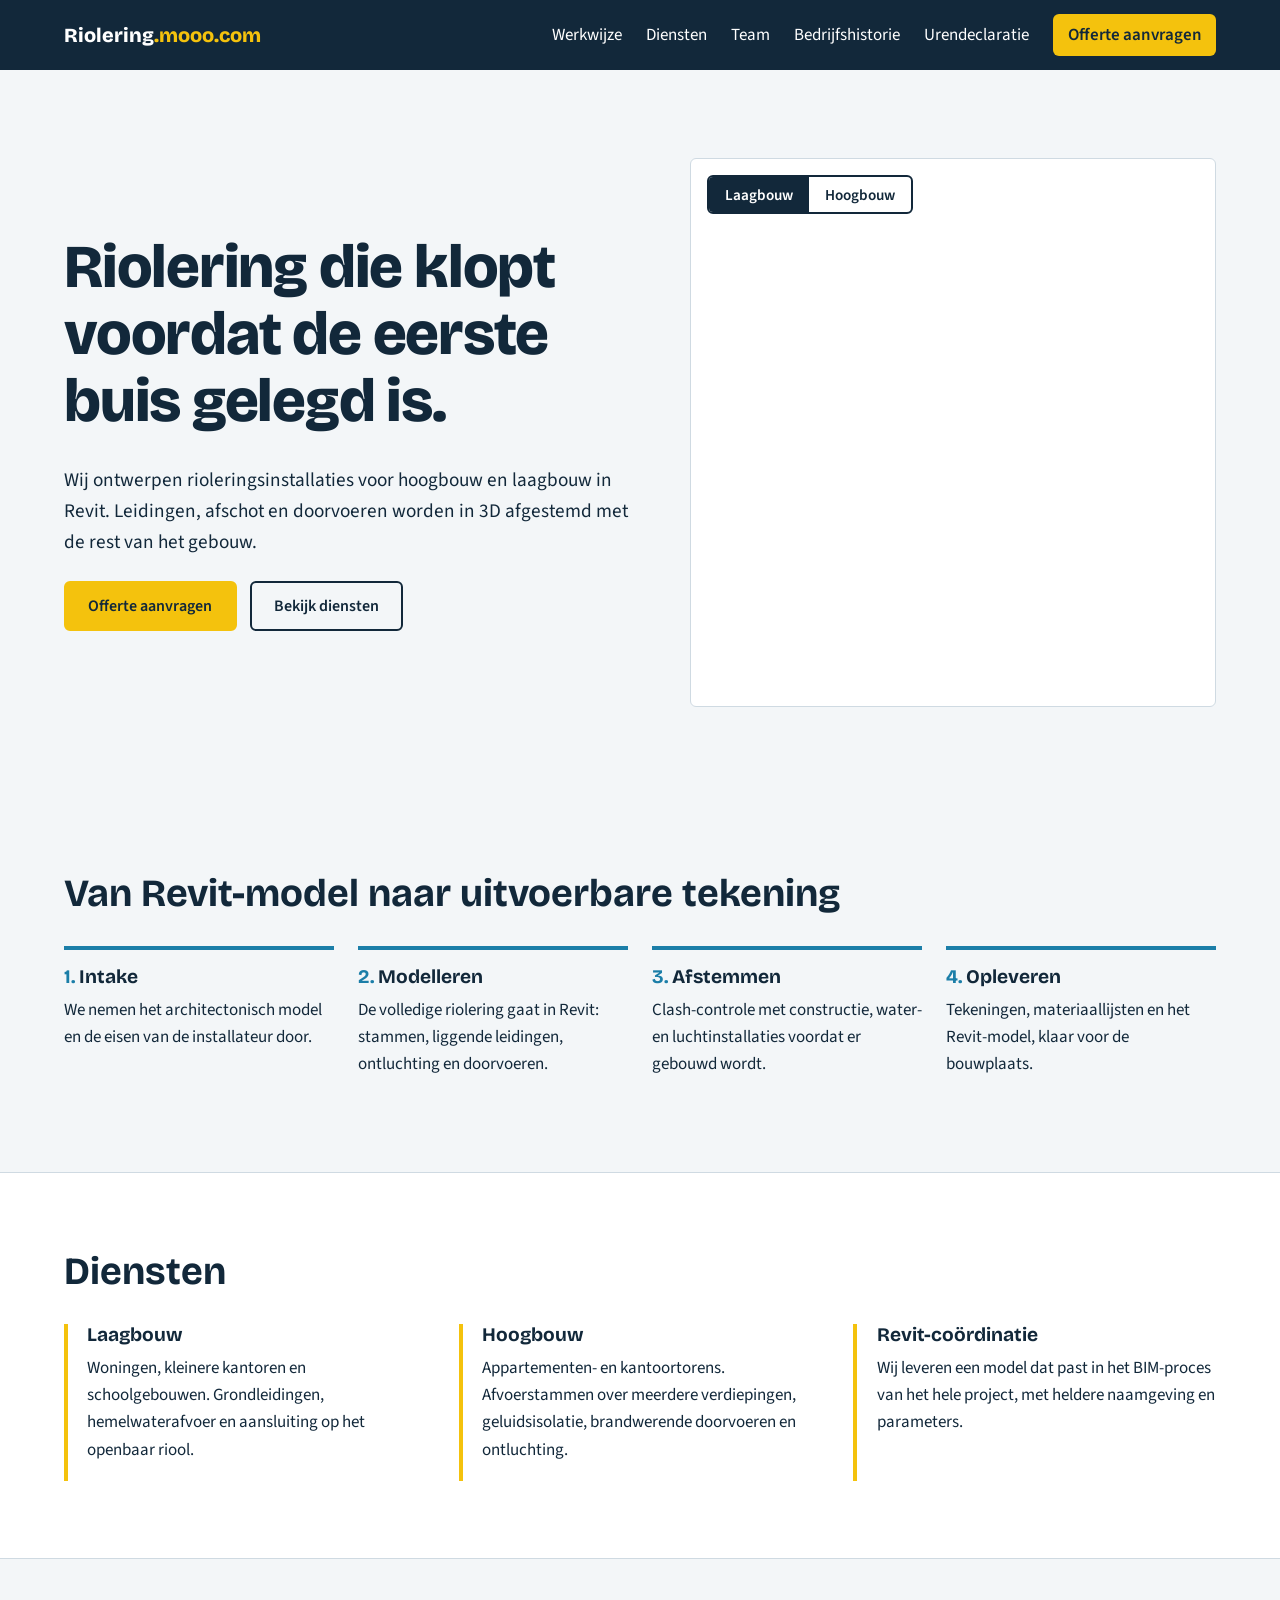
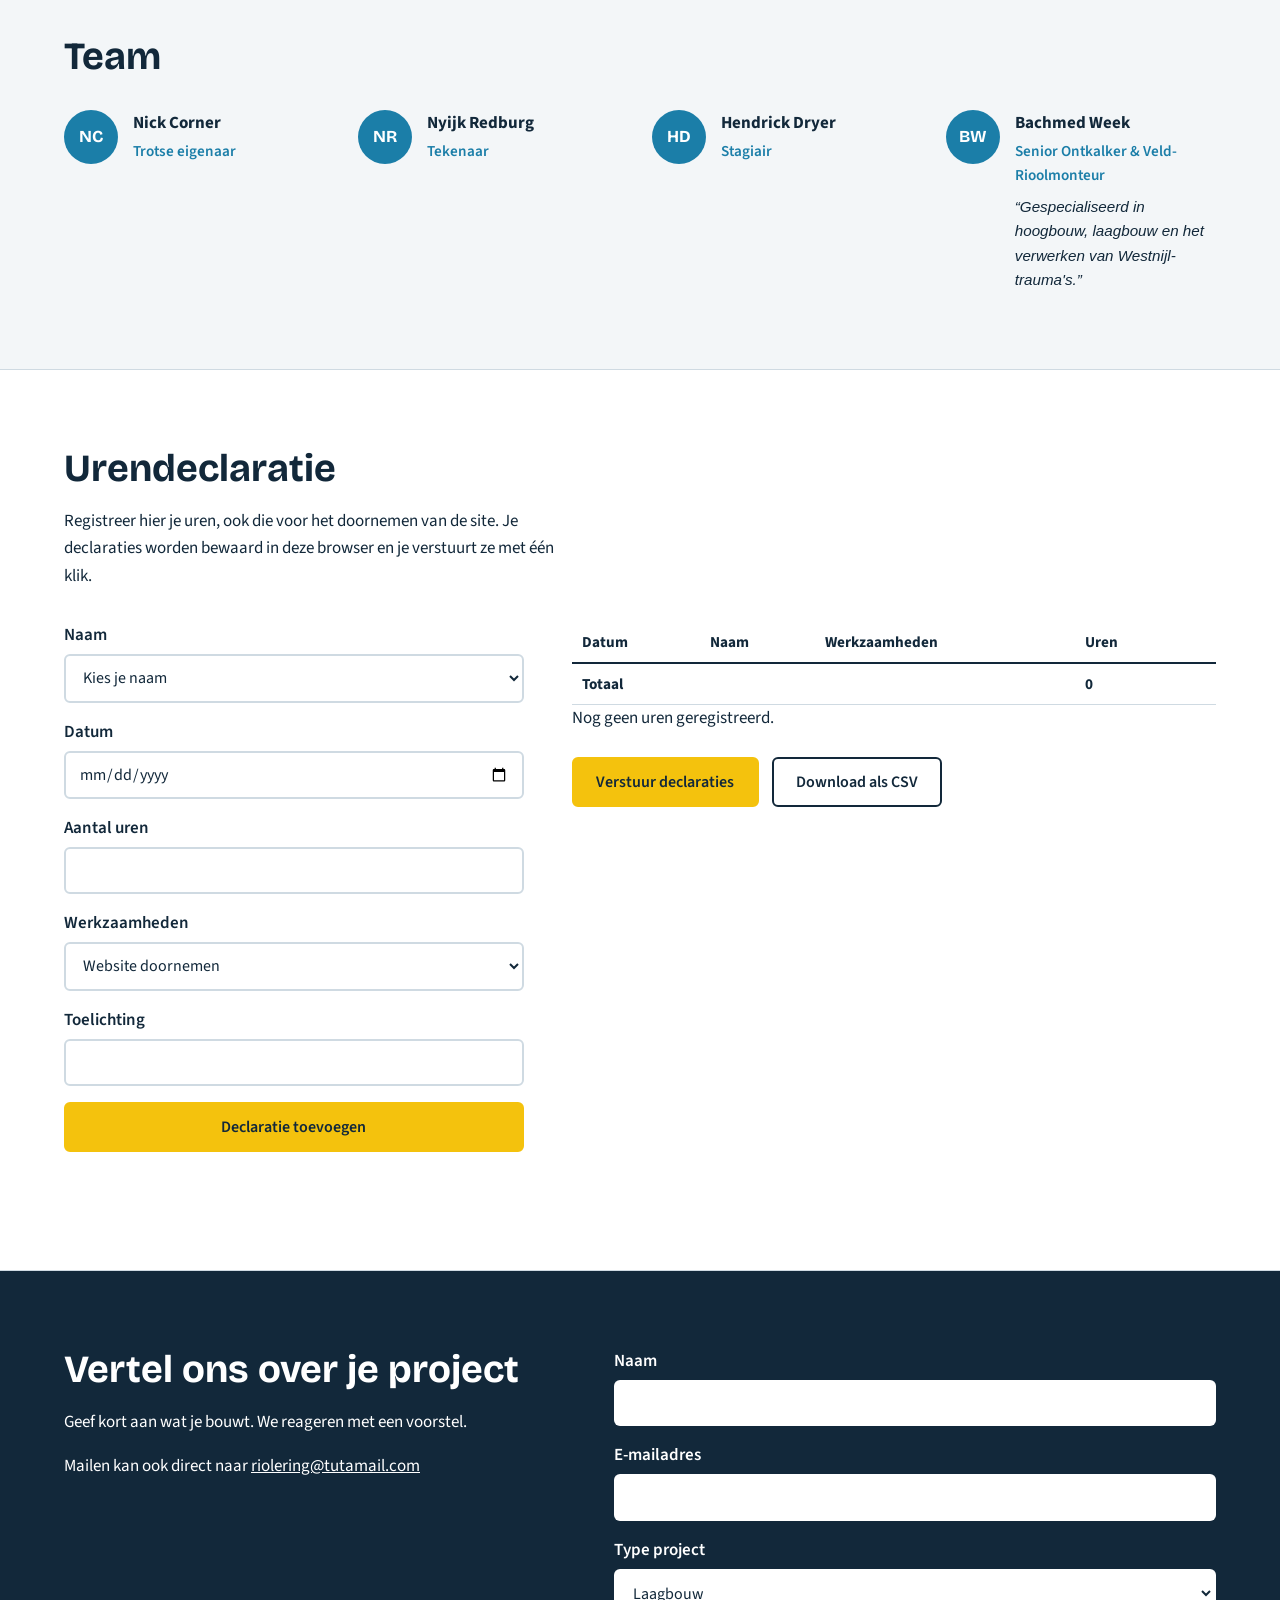
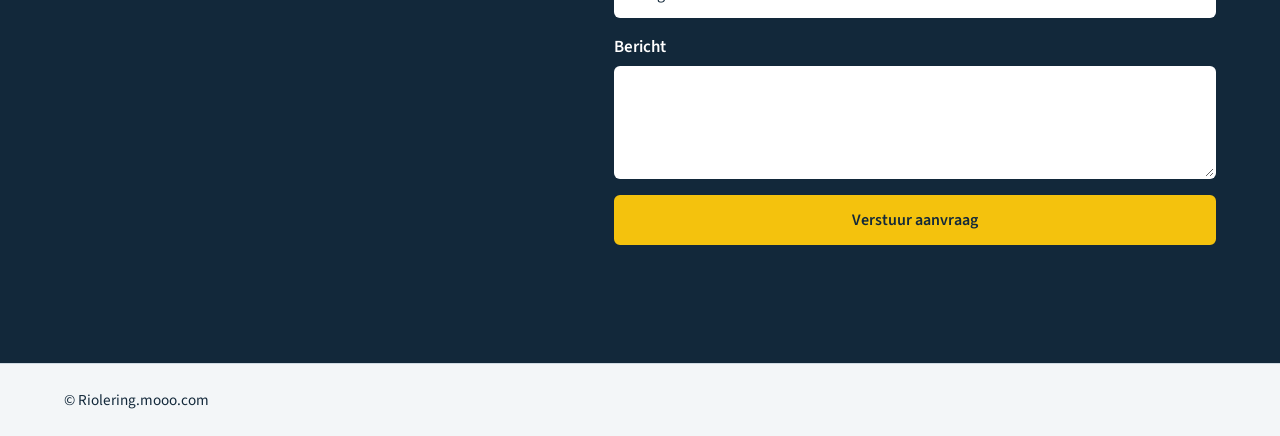
==== commit 4a966f36: "Update index.html" ====
--- a/index.html
+++ b/index.html
@@ -135,7 +135,7 @@
         <div>
           <h2>Vertel ons over je project</h2>
           <p>Geef kort aan wat je bouwt. We reageren met een voorstel.</p>
-          <p>Mailen kan ook direct naar <a href="mailto:riolering@tutamail.com">riolering@tutamail.com</a> en <a href="mailto:n.vanderhoek2@student.avans.nl">n.vanderhoek2@student.avans.nl</a>.</p>
+          <p>Mailen kan ook direct naar <a href="mailto:riolering@tutamail.com">riolering@tutamail.com</a>
         </div>
         <form id="contact-form" novalidate>
           <label>Naam <input type="text" name="naam" required autocomplete="name"></label>
